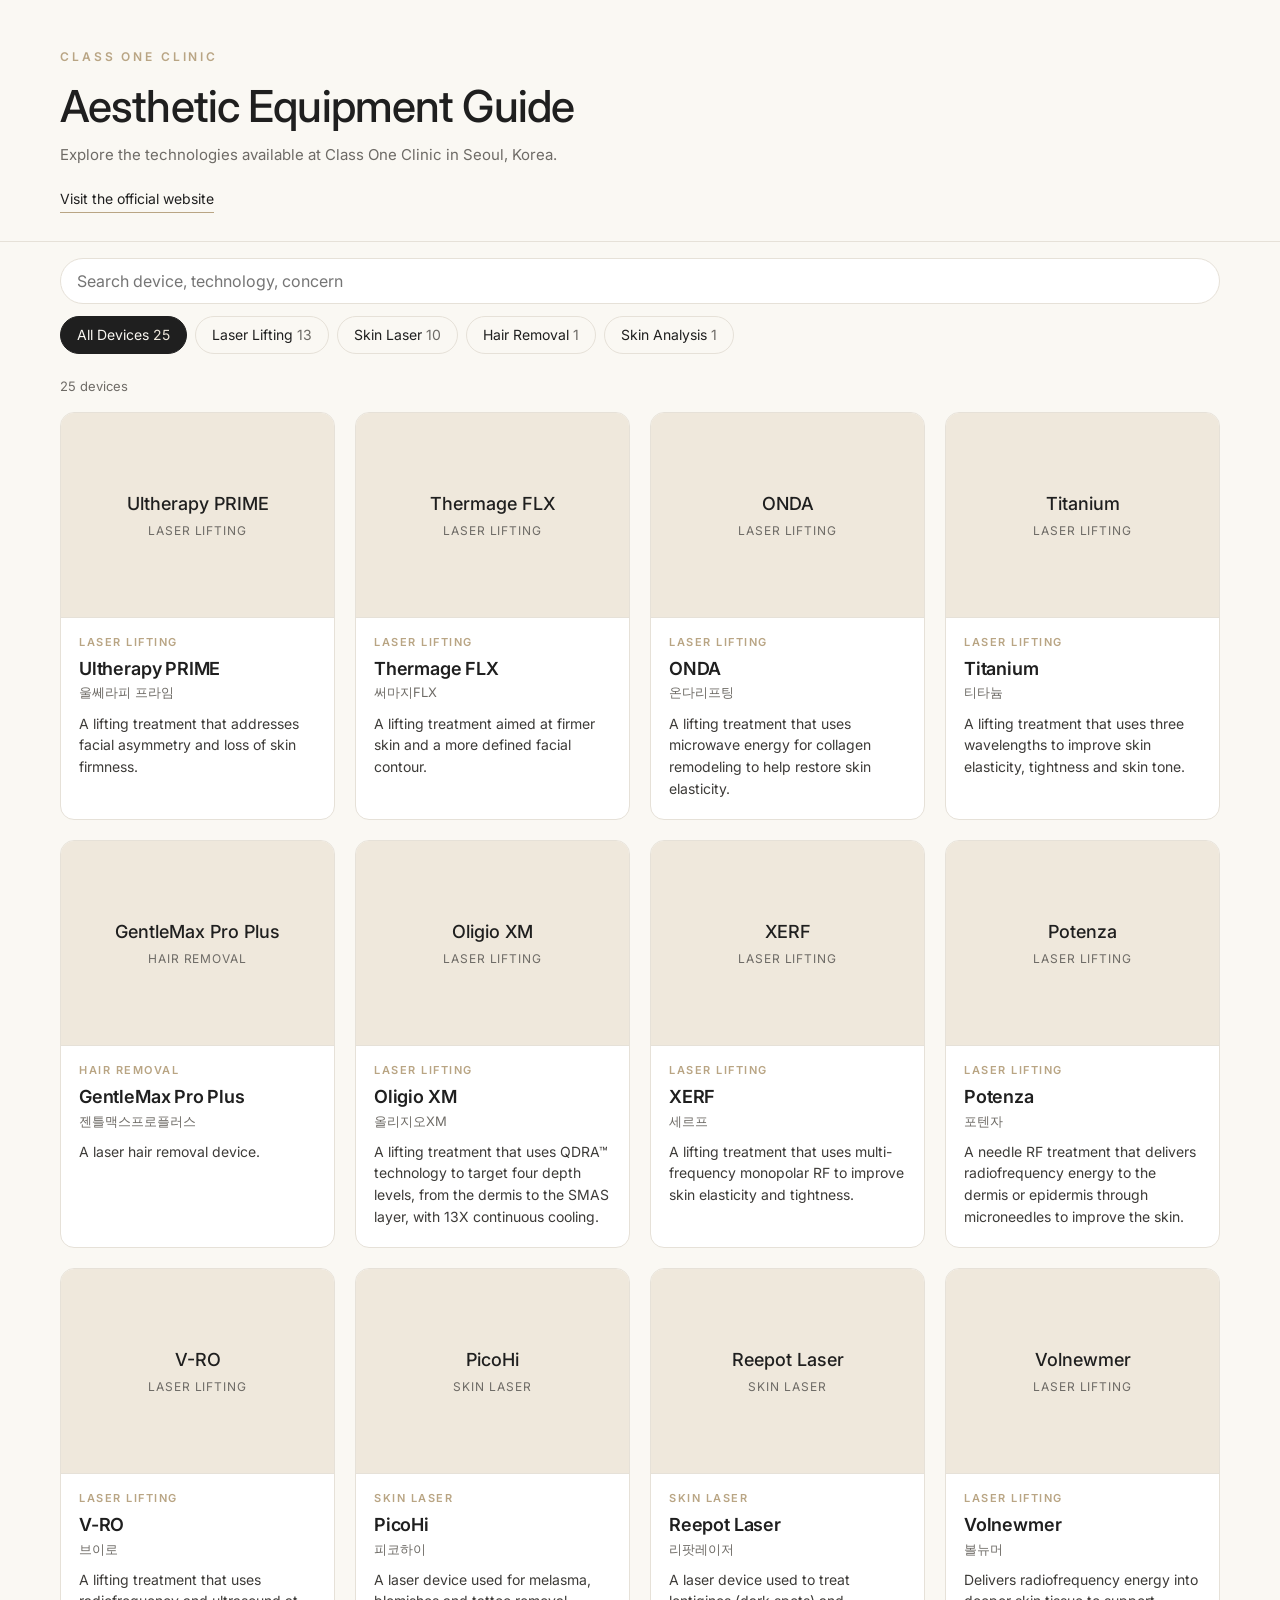
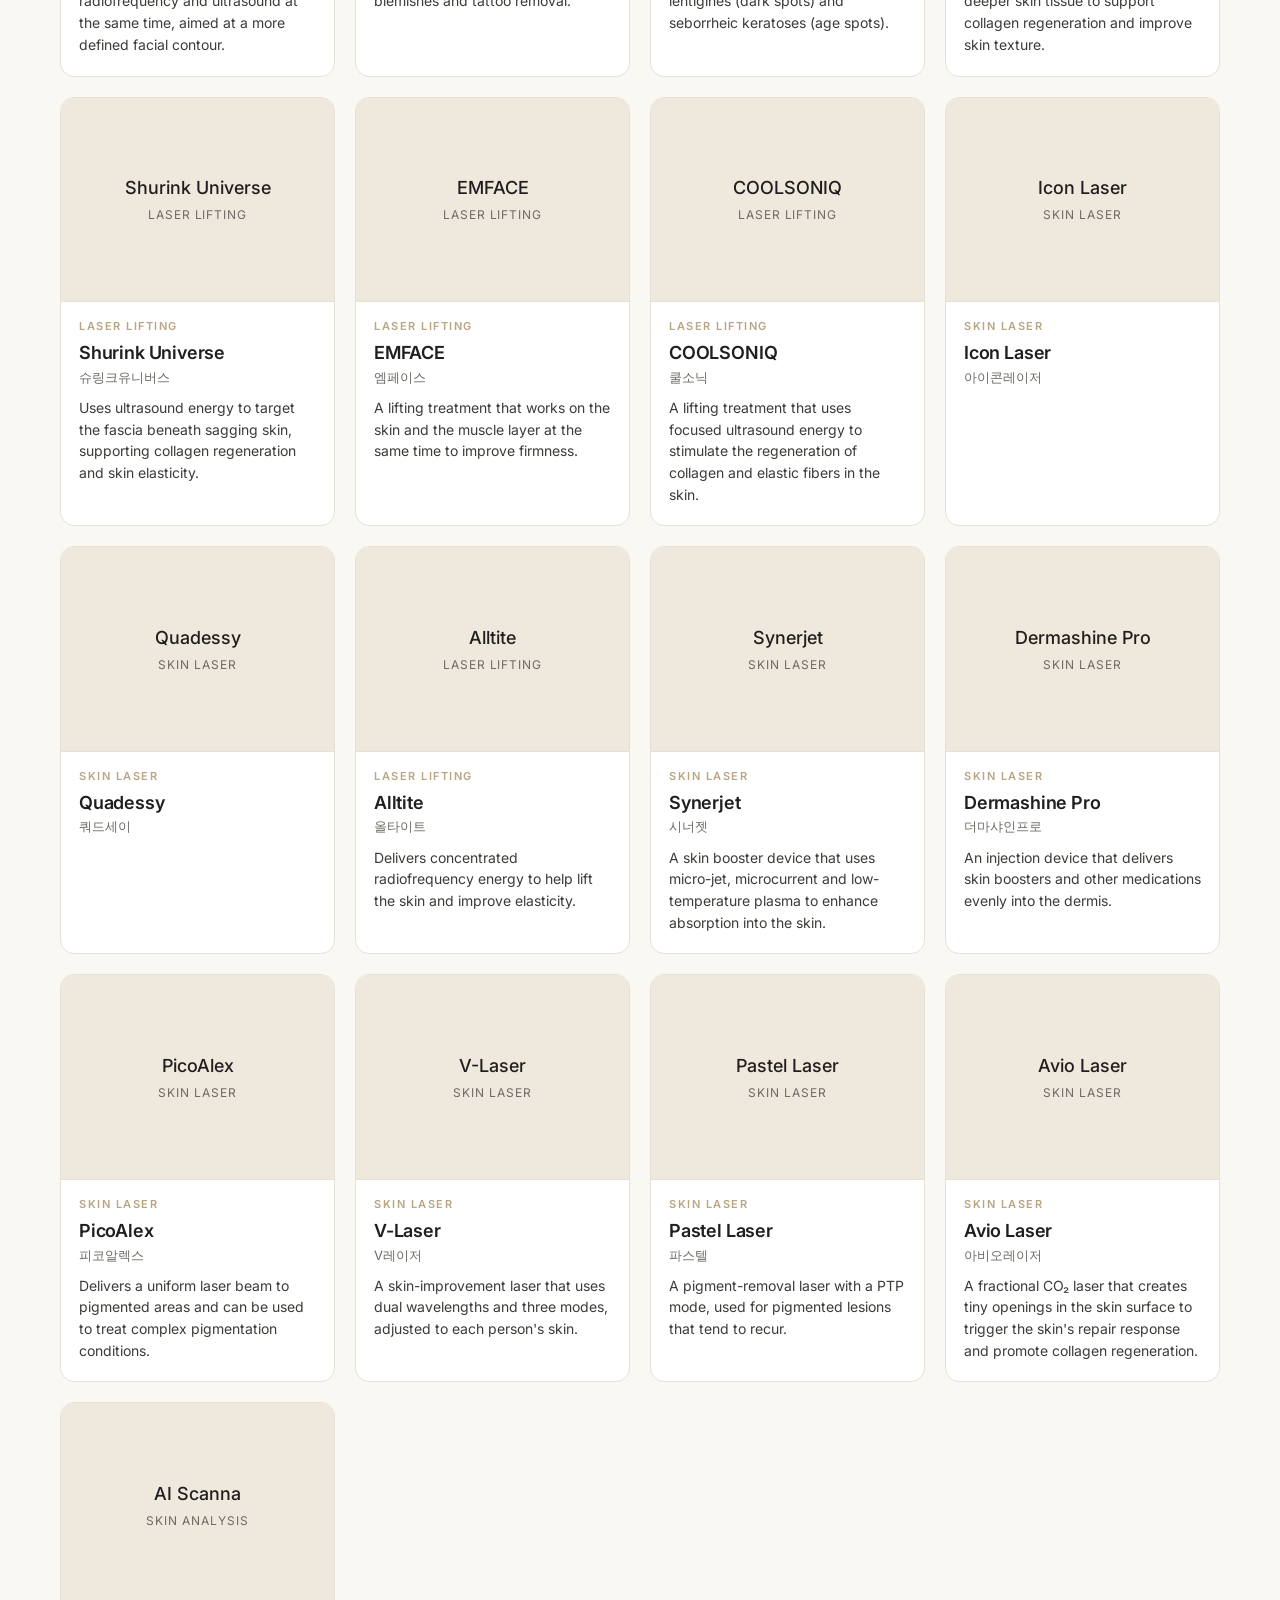
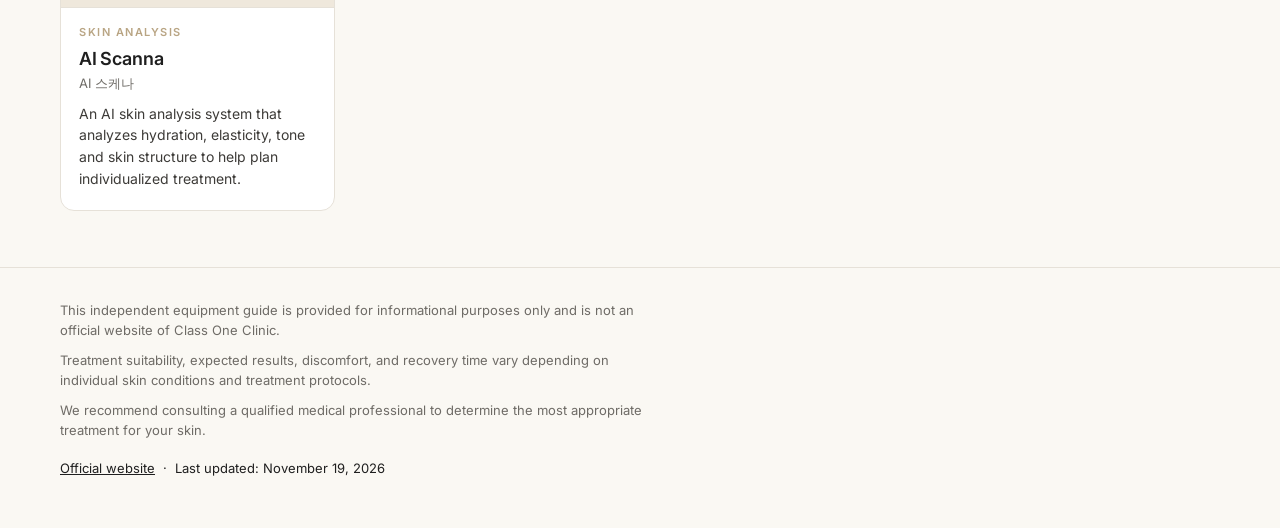
==== classone-equipment-guide/index.html @ f18f3389 "Add Class One Clinic aesthetic equipment guide Static English catalog of the 25 devices on the clini" ====
<!DOCTYPE html>
<html lang="en">
<head>
  <meta charset="utf-8">
  <meta name="viewport" content="width=device-width, initial-scale=1, viewport-fit=cover">
  <title>Class One Clinic – Aesthetic Equipment Guide</title>
  <meta name="description" content="Explore the technologies available at Class One Clinic in Seoul, Korea.">
  <meta property="og:title" content="Class One Clinic – Aesthetic Equipment Guide">
  <meta property="og:description" content="Explore the technologies available at Class One Clinic in Seoul, Korea.">
  <meta property="og:type" content="website">
  <meta name="theme-color" content="#FAF8F3">
  <link rel="preconnect" href="https://fonts.googleapis.com">
  <link rel="preconnect" href="https://fonts.gstatic.com" crossorigin>
  <link href="https://fonts.googleapis.com/css2?family=Inter:wght@400;500;600&display=swap" rel="stylesheet">
  <link rel="stylesheet" href="css/styles.css">
</head>
<body>
  <header class="site-header">
    <div class="wrap">
      <p class="brand">CLASS ONE CLINIC</p>
      <h1>Aesthetic Equipment Guide</h1>
      <p class="tagline">Explore the technologies available at Class One Clinic in Seoul, Korea.</p>
      <a class="official-link" href="https://classoneclinic.com/" target="_blank" rel="noopener">Visit the official website</a>
    </div>
  </header>

  <main class="wrap">
    <div class="controls">
      <label class="search">
        <span class="visually-hidden">Search devices</span>
        <input id="search" type="search" placeholder="Search device, technology, concern" autocomplete="off" enterkeyhint="search">
      </label>
      <nav class="filters" id="filters" aria-label="Device categories"></nav>
    </div>

    <p class="result-count" id="result-count" aria-live="polite"></p>
    <section class="grid" id="grid" aria-label="Devices"></section>
    <p class="empty" id="empty" hidden>No devices match your search.</p>
  </main>

  <footer class="site-footer">
    <div class="wrap">
      <p>This independent equipment guide is provided for informational purposes only and is not an official website of Class One Clinic.</p>
      <p>Treatment suitability, expected results, discomfort, and recovery time vary depending on individual skin conditions and treatment protocols.</p>
      <p>We recommend consulting a qualified medical professional to determine the most appropriate treatment for your skin.</p>
      <p class="footer-meta">
        <a href="https://classoneclinic.com/" target="_blank" rel="noopener">Official website</a>
        <span aria-hidden="true">·</span>
        <span>Last updated: <time id="last-updated"></time></span>
      </p>
    </div>
  </footer>

  <script src="js/app.js"></script>
</body>
</html>
---- classone-equipment-guide/css/styles.css ----
:root {
  --bg: #FAF8F3;
  --surface: #FFFFFF;
  --text: #1F1F1F;
  --muted: #6E6B66;
  --accent: #B9A584;
  --accent-soft: #EFE8DC;
  --line: #E6E1D8;
  --radius: 14px;
  --font: "Inter", -apple-system, BlinkMacSystemFont, "Segoe UI", Roboto, "Helvetica Neue", Arial, "Apple SD Gothic Neo", "Noto Sans KR", sans-serif;
}

*, *::before, *::after { box-sizing: border-box; }

html { -webkit-text-size-adjust: 100%; }

body {
  margin: 0;
  background: var(--bg);
  color: var(--text);
  font-family: var(--font);
  font-size: 16px;
  line-height: 1.55;
  overflow-x: hidden;
}

img { max-width: 100%; display: block; }

a { color: inherit; }

.wrap {
  width: 100%;
  max-width: 1200px;
  margin: 0 auto;
  padding-left: max(20px, env(safe-area-inset-left));
  padding-right: max(20px, env(safe-area-inset-right));
}

.visually-hidden {
  position: absolute; width: 1px; height: 1px; overflow: hidden;
  clip: rect(0 0 0 0); white-space: nowrap;
}

/* Header */
.site-header { padding: 48px 0 28px; border-bottom: 1px solid var(--line); }
.brand {
  margin: 0 0 14px;
  font-size: 12px;
  font-weight: 600;
  letter-spacing: 0.24em;
  color: var(--accent);
}
.site-header h1 {
  margin: 0;
  font-size: clamp(28px, 7vw, 44px);
  font-weight: 500;
  letter-spacing: -0.02em;
  line-height: 1.15;
}
.tagline { margin: 12px 0 20px; color: var(--muted); font-size: 15px; max-width: 34em; }
.official-link {
  display: inline-block;
  font-size: 14px;
  text-decoration: none;
  border-bottom: 1px solid var(--accent);
  padding-bottom: 2px;
}

/* Controls */
.controls {
  position: sticky;
  top: 0;
  z-index: 5;
  background: var(--bg);
  padding: 16px 0 12px;
}
.search input {
  width: 100%;
  height: 46px;
  padding: 0 16px;
  font: inherit;
  font-size: 16px; /* prevents iOS zoom on focus */
  color: var(--text);
  background: var(--surface);
  border: 1px solid var(--line);
  border-radius: 999px;
  outline: none;
  -webkit-appearance: none;
  appearance: none;
}
.search input:focus { border-color: var(--accent); }

.filters {
  display: flex;
  gap: 8px;
  margin-top: 12px;
  overflow-x: auto;
  scrollbar-width: none;
  -webkit-overflow-scrolling: touch;
  padding-bottom: 2px;
}
.filters::-webkit-scrollbar { display: none; }
.chip {
  flex: 0 0 auto;
  min-height: 38px;
  padding: 0 16px;
  font: inherit;
  font-size: 14px;
  color: var(--text);
  background: transparent;
  border: 1px solid var(--line);
  border-radius: 999px;
  cursor: pointer;
  white-space: nowrap;
}
.chip .count { color: var(--muted); margin-left: 4px; }
.chip[aria-pressed="true"] { background: var(--text); border-color: var(--text); color: var(--bg); }
.chip[aria-pressed="true"] .count { color: var(--accent-soft); }

.result-count { margin: 8px 0 16px; font-size: 13px; color: var(--muted); }

/* Grid */
.grid {
  display: grid;
  grid-template-columns: 1fr;
  gap: 16px;
}
@media (min-width: 480px) { .grid { grid-template-columns: repeat(2, 1fr); gap: 14px; } }
@media (min-width: 900px) { .grid { grid-template-columns: repeat(3, 1fr); gap: 20px; } }
@media (min-width: 1180px) { .grid { grid-template-columns: repeat(4, 1fr); } }

.card {
  display: flex;
  flex-direction: column;
  background: var(--surface);
  border: 1px solid var(--line);
  border-radius: var(--radius);
  overflow: hidden;
}
.card-media {
  aspect-ratio: 4 / 3;
  background: #FFFFFF;
  display: flex;
  align-items: center;
  justify-content: center;
  border-bottom: 1px solid var(--line);
}
.card-media img {
  width: 100%;
  height: 100%;
  object-fit: contain;
  padding: 12px;
}
.card-fallback {
  display: flex;
  flex-direction: column;
  align-items: center;
  justify-content: center;
  width: 100%;
  height: 100%;
  background: var(--accent-soft);
  text-align: center;
  padding: 16px;
}
.card-fallback strong { font-size: 18px; font-weight: 500; }
.card-fallback span { margin-top: 4px; font-size: 12px; color: var(--muted); letter-spacing: 0.08em; text-transform: uppercase; }

.card-body { padding: 16px 18px 20px; }
.card-category {
  margin: 0 0 6px;
  font-size: 11px;
  font-weight: 600;
  letter-spacing: 0.14em;
  text-transform: uppercase;
  color: var(--accent);
}
.card-title { margin: 0; font-size: 18px; font-weight: 600; letter-spacing: -0.01em; line-height: 1.3; }
.card-title-ko { margin: 2px 0 0; font-size: 13px; color: var(--muted); }
.card-desc { margin: 10px 0 0; font-size: 14px; color: #3D3B38; }

.empty { text-align: center; color: var(--muted); padding: 40px 0; }

/* Footer */
.site-footer {
  margin-top: 56px;
  padding: 32px 0 calc(40px + env(safe-area-inset-bottom));
  border-top: 1px solid var(--line);
  font-size: 13px;
  color: var(--muted);
}
.site-footer p { margin: 0 0 10px; max-width: 46em; }
.footer-meta { margin-top: 18px !important; display: flex; flex-wrap: wrap; gap: 8px; color: var(--text); }
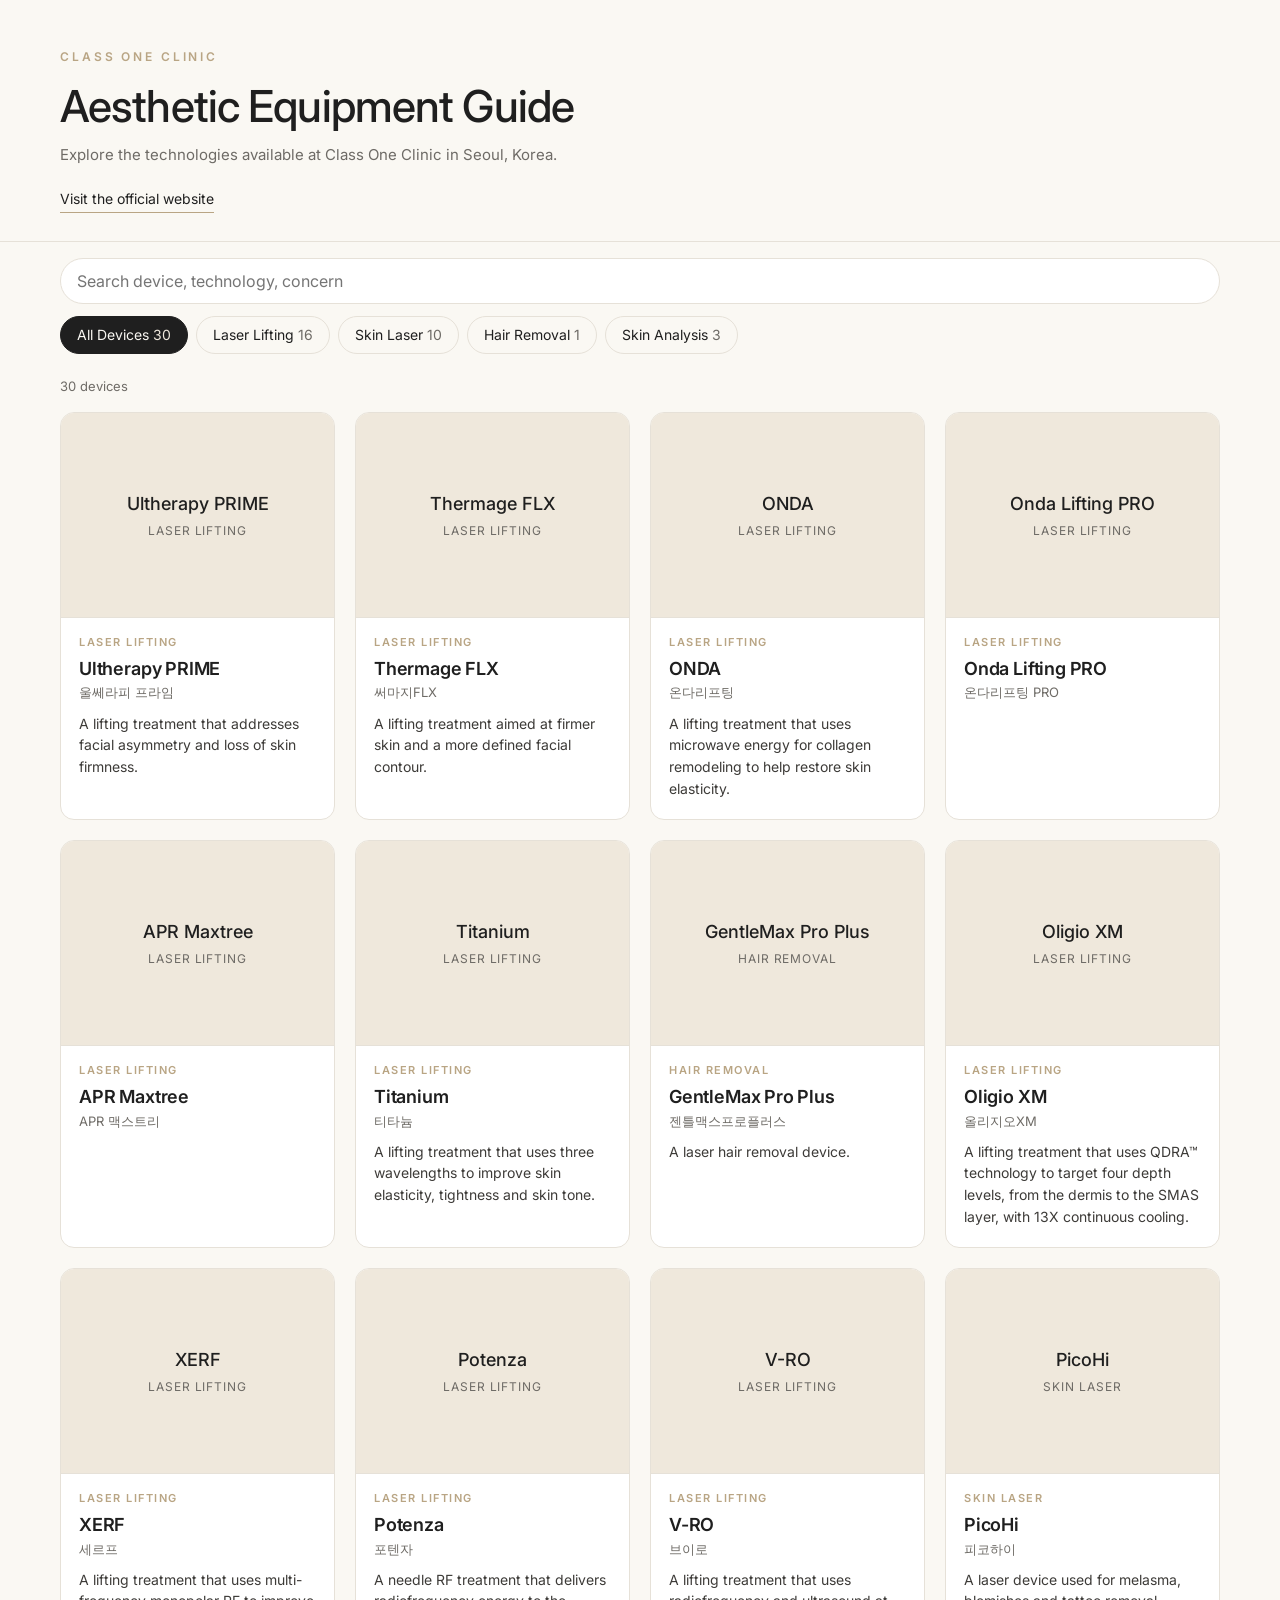
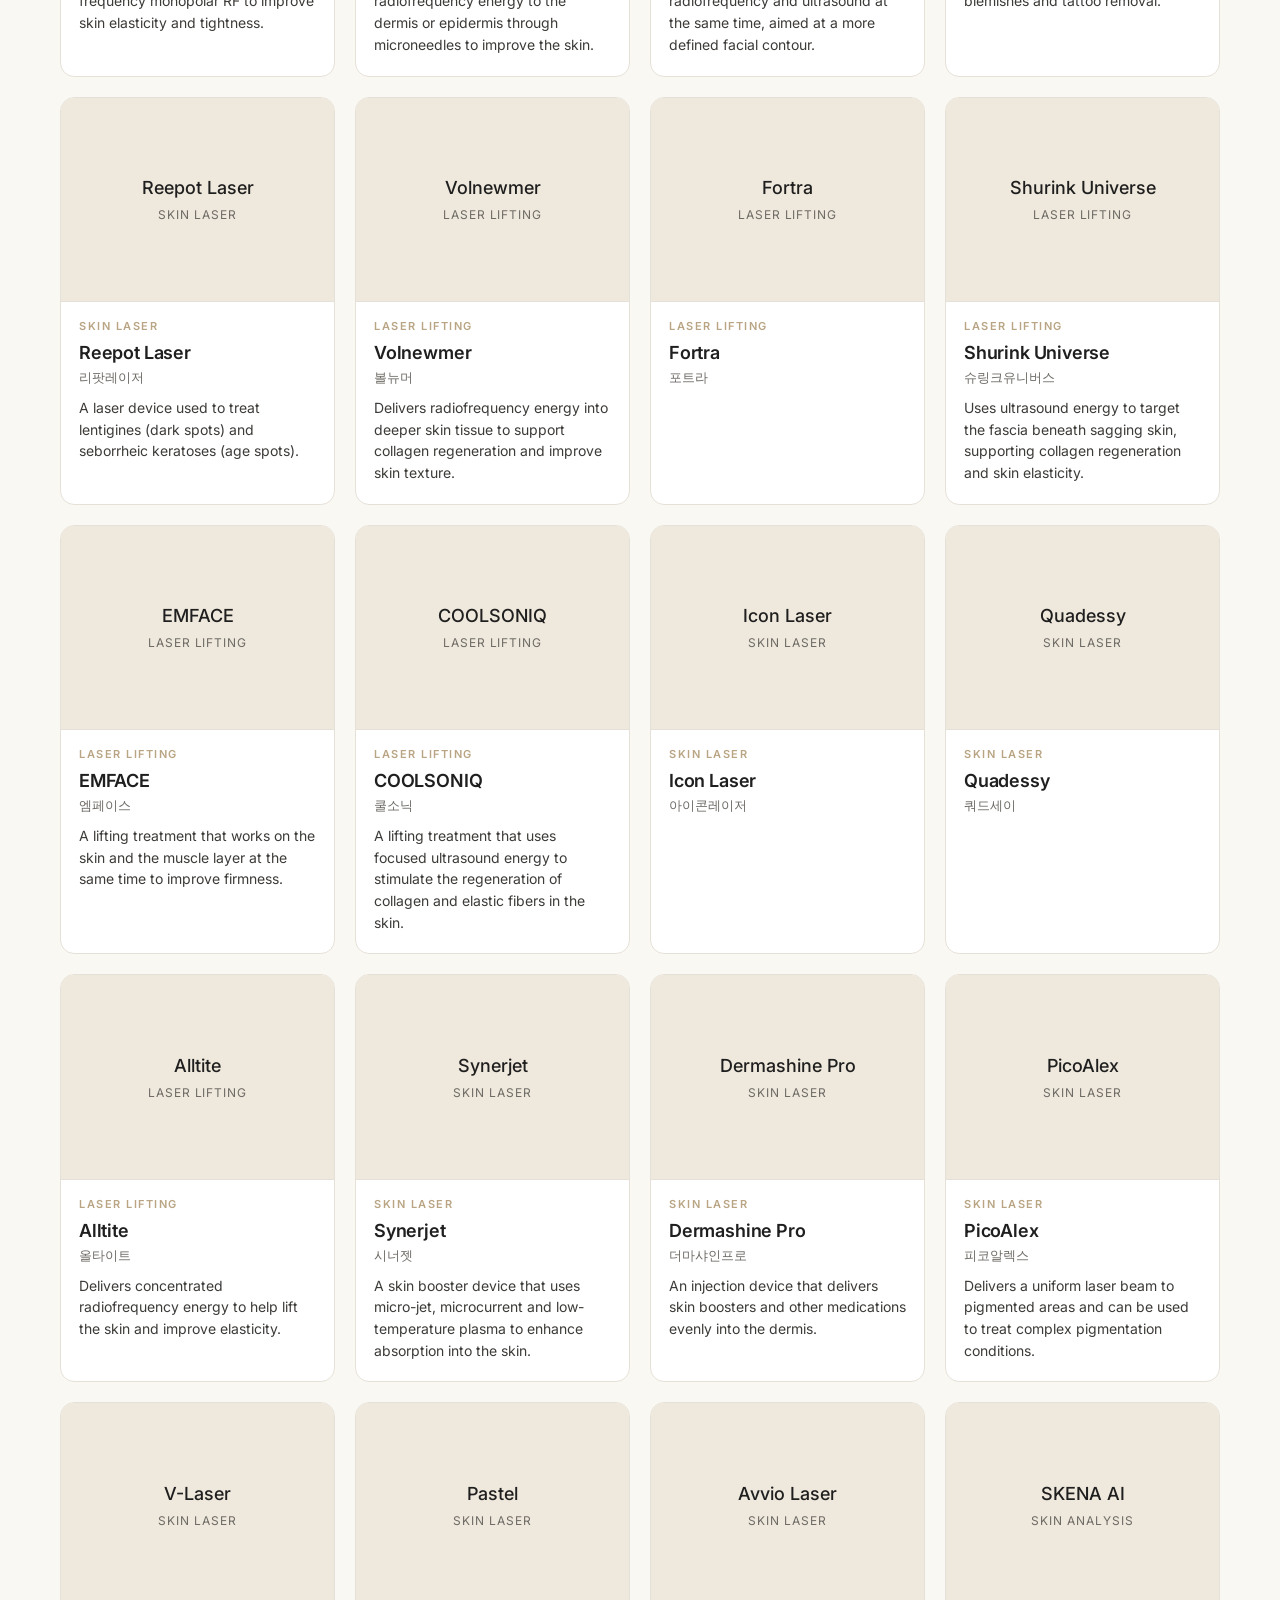
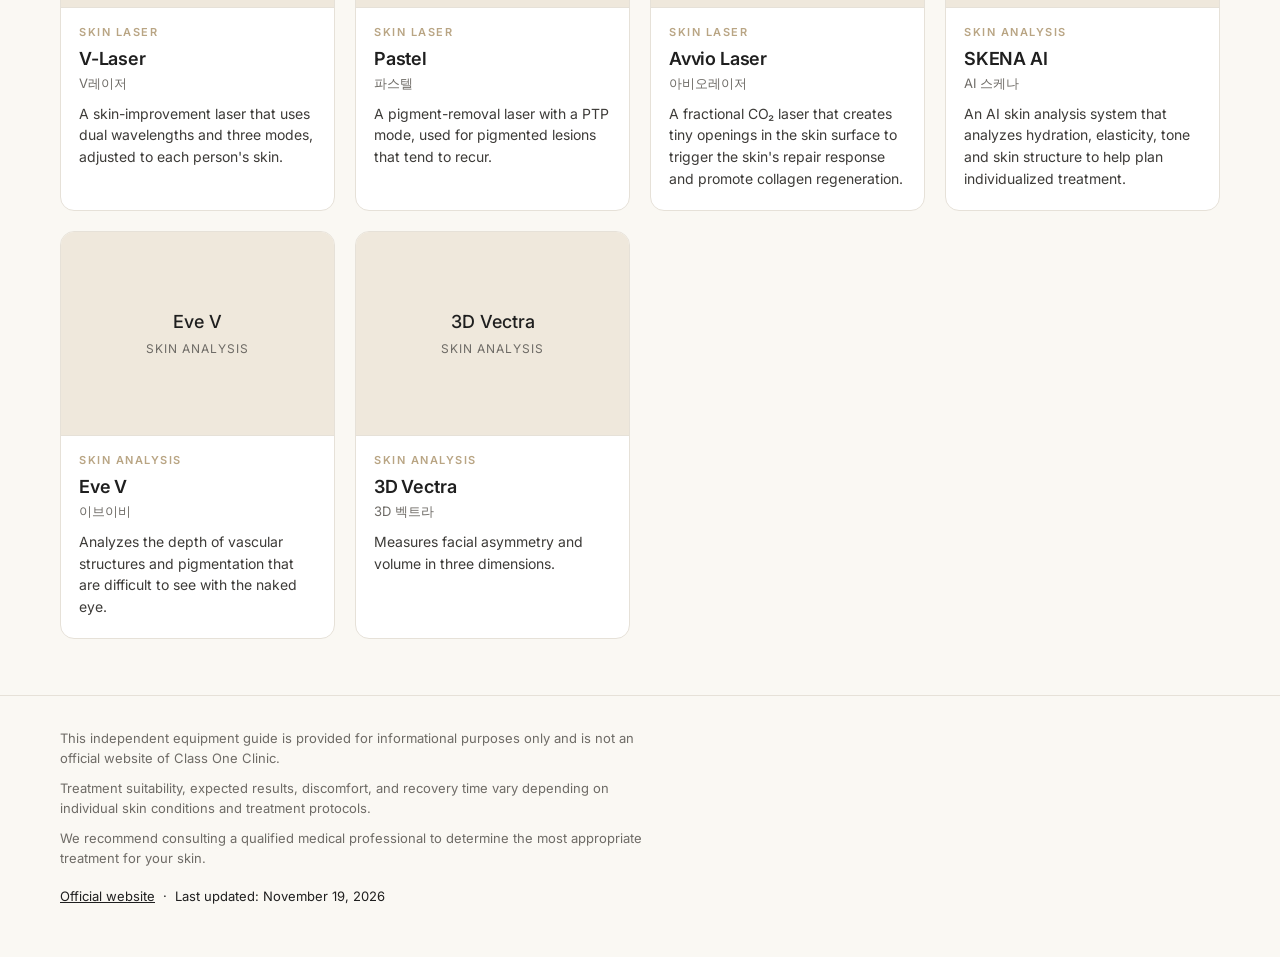
==== commit c31b5144: "Add 5 devices from intro page and update official site link Adds Onda Lifting PRO, APR Maxtree, Fort" ====
--- a/classone-equipment-guide/index.html
+++ b/classone-equipment-guide/index.html
@@ -20,7 +20,7 @@
       <p class="brand">CLASS ONE CLINIC</p>
       <h1>Aesthetic Equipment Guide</h1>
       <p class="tagline">Explore the technologies available at Class One Clinic in Seoul, Korea.</p>
-      <a class="official-link" href="https://classoneclinic.com/" target="_blank" rel="noopener">Visit the official website</a>
+      <a class="official-link" href="https://classoneclinicseoul.com/" target="_blank" rel="noopener">Visit the official website</a>
     </div>
   </header>
 
@@ -44,7 +44,7 @@
       <p>Treatment suitability, expected results, discomfort, and recovery time vary depending on individual skin conditions and treatment protocols.</p>
       <p>We recommend consulting a qualified medical professional to determine the most appropriate treatment for your skin.</p>
       <p class="footer-meta">
-        <a href="https://classoneclinic.com/" target="_blank" rel="noopener">Official website</a>
+        <a href="https://classoneclinicseoul.com/" target="_blank" rel="noopener">Official website</a>
         <span aria-hidden="true">·</span>
         <span>Last updated: <time id="last-updated"></time></span>
       </p>
